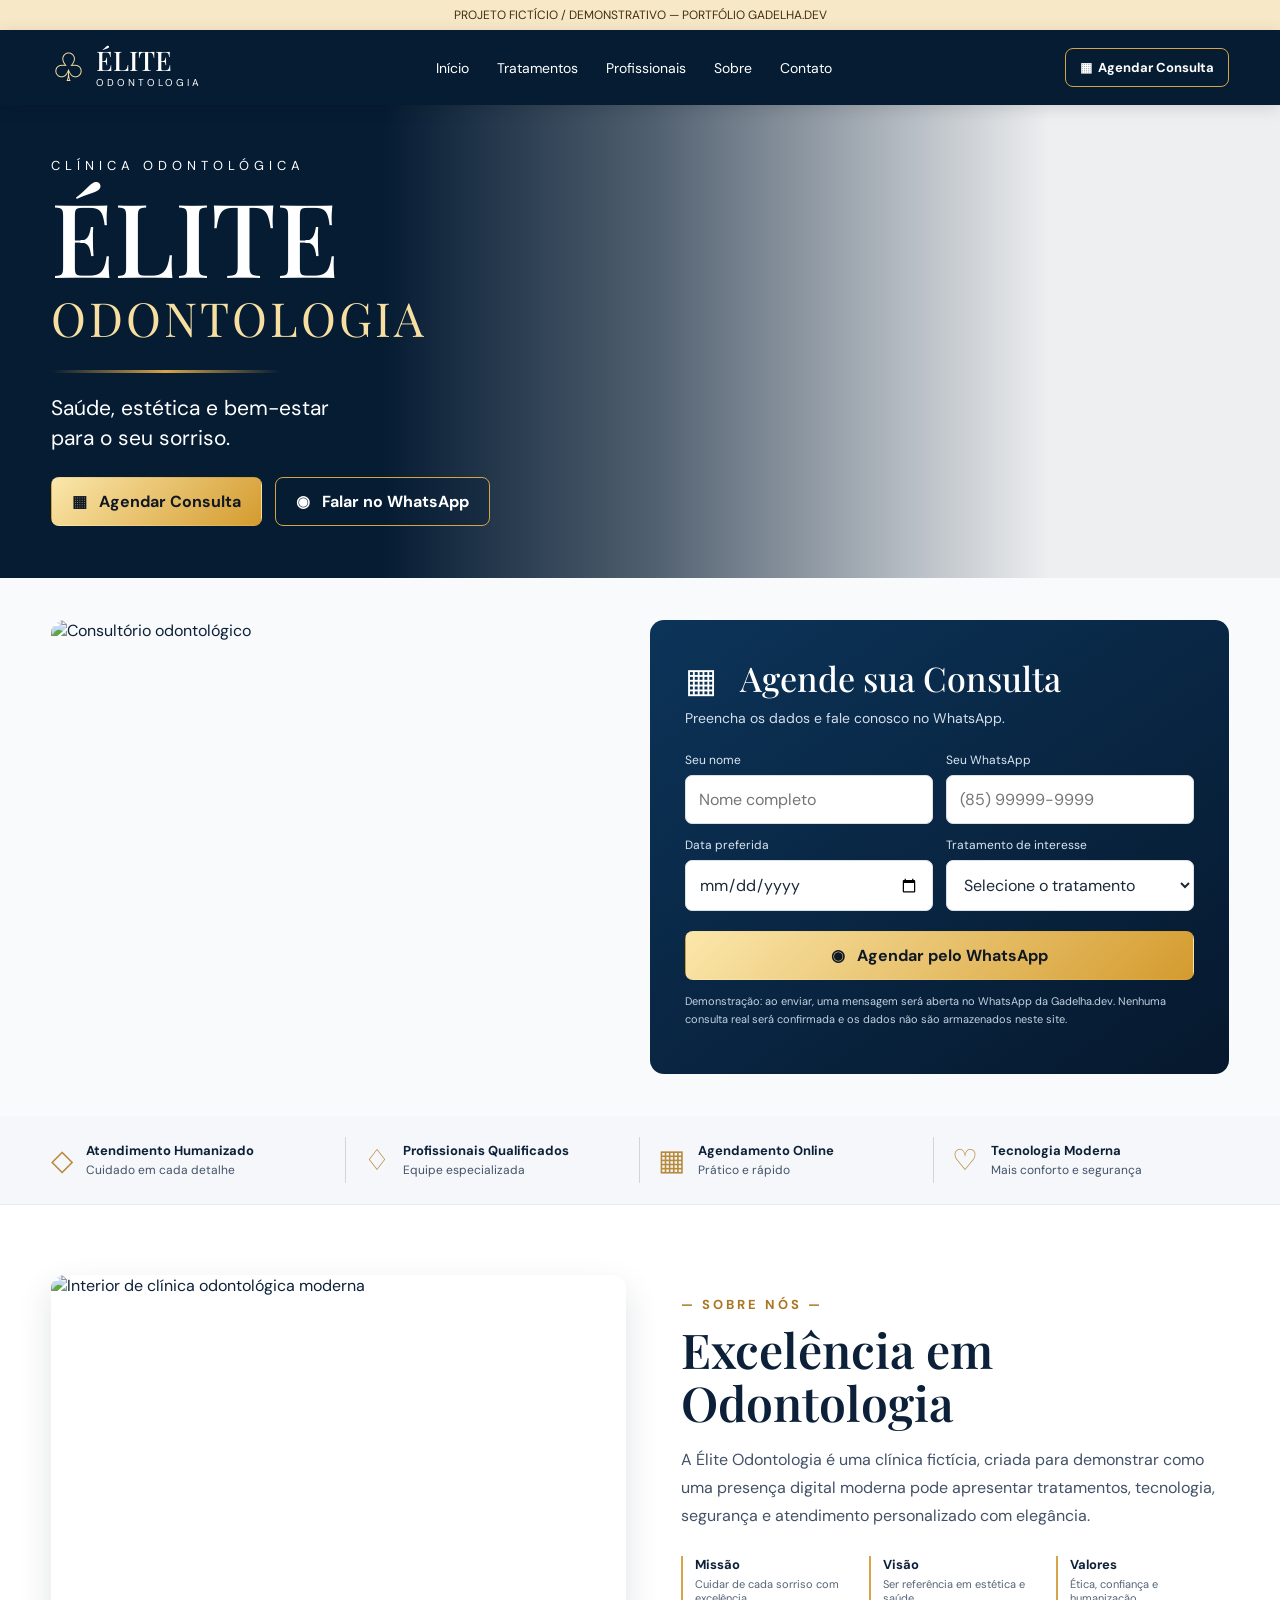
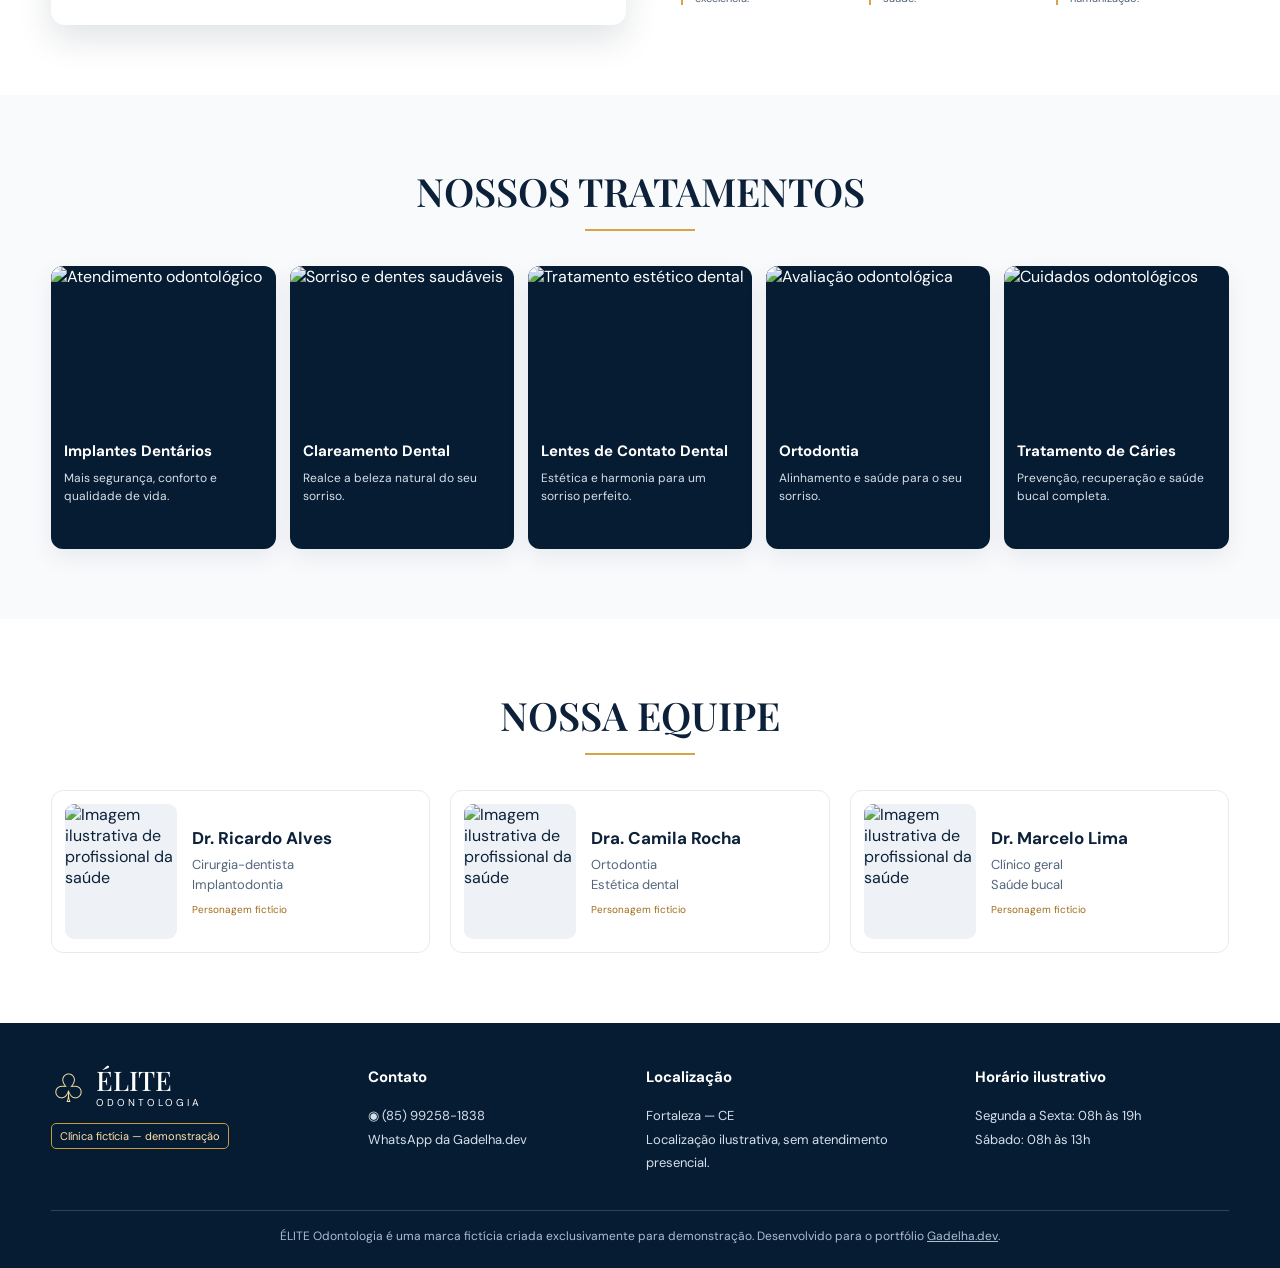
==== demos/elite/index.html @ ce288462 "Add files via upload" ====
<!doctype html>
<html lang="pt-BR">
<head>
<meta charset="UTF-8"><meta name="viewport" content="width=device-width,initial-scale=1"><meta name="theme-color" content="#061c33">
<title>ÉLITE Odontologia | Clínica Premium — Projeto Demonstrativo</title>
<meta name="description" content="Projeto demonstrativo de site odontológico premium desenvolvido para portfólio Gadelha.dev.">
<link rel="preconnect" href="https://images.unsplash.com"><link rel="preconnect" href="https://fonts.googleapis.com"><link rel="preconnect" href="https://fonts.gstatic.com" crossorigin>
<link href="https://fonts.googleapis.com/css2?family=DM+Sans:wght@400;500;600;700&family=Playfair+Display:wght@400;500;600;700&display=swap" rel="stylesheet">
<style>
:root{--navy:#061c33;--navy2:#092b4c;--gold:#d7a449;--goldlight:#f7dfa1;--ink:#0c2139;--muted:#546477;--bg:#fff;--line:#e7e9ed}*{box-sizing:border-box}html{scroll-behavior:smooth}body{margin:0;background:#fff;color:var(--ink);font-family:'DM Sans',Arial,sans-serif}a{text-decoration:none;color:inherit}button,input,select{font:inherit}button{cursor:pointer}.container{width:min(1180px,92%);margin:auto}.topnote{background:#f7e9c8;color:#423011;text-align:center;font-size:12px;padding:7px 12px}.header{background:#061c33;color:#fff;position:sticky;top:0;z-index:20;box-shadow:0 3px 16px #0002}.nav{min-height:75px;display:flex;align-items:center;justify-content:space-between;gap:22px}.brand{display:flex;align-items:center;gap:10px;min-width:max-content}.tooth{font-size:39px;line-height:1;color:var(--goldlight)}.brand strong{font-family:'Playfair Display',serif;font-size:27px;font-weight:500;line-height:1}.brand small{display:block;letter-spacing:3px;font-size:10px}.links{display:flex;align-items:center;gap:28px;font-size:14px}.links a:hover{color:var(--goldlight)}.btn{display:inline-flex;align-items:center;justify-content:center;gap:10px;border:1px solid transparent;border-radius:8px;padding:13px 20px;font-weight:700;transition:.2s;text-align:center}.btn:hover{transform:translateY(-2px);filter:brightness(1.05)}.gold{background:linear-gradient(135deg,#fbe7ab,#d49b2e);color:#101923}.outline{border-color:var(--gold);color:#fff;background:#061c335c}.smallbtn{padding:10px 14px;font-size:13px}.menu-btn{display:none;background:none;color:#fff;border:1px solid #ffffff55;padding:9px 12px;border-radius:6px}.hero{min-height:440px;position:relative;display:flex;align-items:center;color:#fff;background:linear-gradient(90deg,#061c33 0%,#061c33 30%,#061c33b3 51%,#061c3312 82%),url('https://images.unsplash.com/photo-1606811971618-4486d14f3f99?auto=format&fit=crop&w=1700&q=85') center 42%/cover}.hero .container{position:relative;z-index:1}.hero-copy{max-width:560px;padding:52px 0}.eyebrow{letter-spacing:5px;font-size:13px;text-transform:uppercase}.hero h1{font-family:'Playfair Display',serif;font-size:clamp(60px,8vw,104px);font-weight:500;line-height:.98;margin:12px 0 0}.hero h2{font-family:'Playfair Display',serif;font-size:clamp(26px,3.7vw,47px);font-weight:400;letter-spacing:3px;color:var(--goldlight);margin:0}.swash{width:230px;height:3px;background:linear-gradient(90deg,transparent,var(--gold),transparent);margin:21px 0}.hero p{font-size:21px;line-height:1.4;margin:0 0 24px}.actions{display:flex;gap:13px;flex-wrap:wrap}.benefits{background:#f5f7fa;border-bottom:1px solid #e7ebf0}.benefit-grid{display:grid;grid-template-columns:repeat(4,1fr);padding:21px 0}.benefit{display:flex;align-items:center;gap:13px;padding:4px 18px;border-right:1px solid #cdd5df}.benefit:first-child{padding-left:0}.benefit:last-child{border:0}.benefit .symbol{font-size:29px;color:#b88a3b}.benefit strong{display:block;font-size:13px}.benefit small{display:block;color:#435268;font-size:12px;margin-top:3px}.section{padding:70px 0}.about-grid{display:grid;grid-template-columns:1.05fr 1fr;gap:55px;align-items:center}.photo{width:100%;height:100%;object-fit:cover;display:block}.about-img{height:350px;border-radius:14px;overflow:hidden;box-shadow:0 14px 34px #061c3320}.section-kicker{font-size:13px;letter-spacing:3px;color:#a97621;font-weight:700}.about h2,.heading{font-family:'Playfair Display',serif;font-weight:600}.about h2{font-size:clamp(32px,4vw,48px);margin:10px 0 14px;line-height:1.12}.about p{color:#425167;line-height:1.75}.values{display:grid;grid-template-columns:repeat(3,1fr);gap:15px;margin-top:26px}.values div{border-left:2px solid var(--gold);padding-left:12px}.values b{display:block;font-size:13px}.values small{display:block;color:var(--muted);font-size:11px;margin-top:4px}.section-soft{background:#f8fafc}.heading{text-align:center;font-size:clamp(28px,3.5vw,39px);margin:0 0 35px}.heading:after{content:'';display:block;width:110px;height:2px;background:var(--gold);margin:12px auto 0}.treatments{display:grid;grid-template-columns:repeat(5,1fr);gap:14px}.treatment{background:var(--navy);border-radius:12px;overflow:hidden;color:#fff;box-shadow:0 8px 25px #061c3312;transition:.2s}.treatment:hover{transform:translateY(-5px)}.treatment img{width:100%;height:158px;object-fit:cover;display:block}.treatment-body{padding:17px 13px 21px;min-height:125px}.treatment h3{font-size:15px;margin:0 0 8px}.treatment p{font-size:12px;line-height:1.5;color:#d7e0e8;margin:0}.team{display:grid;grid-template-columns:repeat(3,1fr);gap:20px}.doctor{display:flex;align-items:center;gap:15px;background:#fff;border:1px solid #e7eaf0;padding:13px;border-radius:12px}.doctor img{width:112px;height:135px;object-fit:cover;border-radius:9px;background:#eef2f6}.doctor h3{margin:0 0 6px;font-size:17px}.doctor p{margin:0;color:#53667c;font-size:13px;line-height:1.5}.demo-tag{font-size:10px;color:#a06c19;display:block;margin-top:9px}.appointment{display:grid;grid-template-columns:1fr 1fr;gap:20px;align-items:stretch}.clinic-photo{min-height:400px;border-radius:14px;overflow:hidden}.booking{background:linear-gradient(145deg,#0c3459,#06182d);border-radius:14px;padding:35px;color:#fff}.booking h2{font-family:'Playfair Display',serif;font-size:34px;font-weight:500;margin:0 0 8px}.booking>p{margin:0 0 25px;color:#d3dfec;font-size:14px}.fields{display:grid;grid-template-columns:1fr 1fr;gap:13px}.field{display:flex;flex-direction:column;gap:7px}.field label{font-size:12px;color:#dbe7f2}.field input,.field select{width:100%;background:#fff;border:1px solid #d8e0e8;border-radius:7px;padding:13px;color:#1b2939;min-width:0}.field input:focus,.field select:focus{outline:2px solid var(--gold)}.booking .btn{width:100%;margin-top:20px;font-size:16px}.form-note{font-size:11px!important;color:#c3d2e2!important;margin-top:13px!important;line-height:1.6}.footer{background:#061c33;color:#fff;padding:44px 0 24px}.footer-grid{display:grid;grid-template-columns:1.15fr 1fr 1.2fr 1fr;gap:25px}.footer h4{margin:0 0 17px;font-size:15px}.footer p{font-size:13px;line-height:1.8;color:#d6e0ea;margin:0}.footer a:hover{color:var(--goldlight)}.footer-bottom{margin-top:36px;padding-top:17px;border-top:1px solid #ffffff2c;text-align:center;color:#aebed0;font-size:12px}.footer-bottom a{text-decoration:underline}.notice{display:inline-block;margin-top:14px;font-size:11px;color:#ffe3aa;border:1px solid #c99a40;border-radius:5px;padding:5px 8px}@media(max-width:950px){.links{gap:13px}.nav>.btn{display:none}.benefit-grid{grid-template-columns:repeat(2,1fr);gap:12px}.benefit:nth-child(2){border:0}.treatments{grid-template-columns:repeat(3,1fr)}.team{grid-template-columns:1fr 1fr}.about-grid{gap:25px}.footer-grid{grid-template-columns:1fr 1fr}}@media(max-width:680px){.nav{min-height:68px}.menu-btn{display:block}.links{display:none;position:absolute;top:100%;left:0;right:0;background:var(--navy);padding:16px 5%;flex-direction:column;align-items:stretch;gap:0;box-shadow:0 12px 20px #0003}.links.open{display:flex}.links a{padding:12px;border-bottom:1px solid #ffffff18}.hero{min-height:530px;background:linear-gradient(90deg,#061c33ef,#061c33bd 64%,#061c3366),url('https://images.unsplash.com/photo-1606811971618-4486d14f3f99?auto=format&fit=crop&w=1000&q=80') center/cover}.hero-copy{padding:55px 0}.hero h1{font-size:70px}.hero h2{font-size:31px}.benefit-grid{grid-template-columns:1fr 1fr}.benefit{padding:8px 6px;gap:8px}.benefit .symbol{font-size:22px}.benefit strong{font-size:11px}.benefit small{font-size:10px}.about-grid,.appointment{grid-template-columns:1fr}.section{padding:47px 0}.about-img{height:260px}.treatments{grid-template-columns:repeat(2,1fr)}.treatment img{height:145px}.team{grid-template-columns:1fr}.clinic-photo{min-height:260px;max-height:300px}.booking{padding:25px 18px}.fields{grid-template-columns:1fr}.footer-grid{grid-template-columns:1fr 1fr;gap:25px 12px}.values{gap:6px}.values div{padding-left:7px}.values b{font-size:11px}.values small{font-size:10px}}@media(max-width:380px){.hero h1{font-size:56px}.hero h2{font-size:25px}.treatments{grid-template-columns:1fr}.treatment img{height:180px}.footer-grid{grid-template-columns:1fr}}

#agendamento{scroll-margin-top:90px;padding-top:42px;padding-bottom:42px}
</style>
</head>
<body>
<div class="topnote">PROJETO FICTÍCIO / DEMONSTRATIVO — PORTFÓLIO GADELHA.DEV</div>
<header class="header"><div class="container nav"><a class="brand" href="#inicio" aria-label="Élite Odontologia início"><span class="tooth">♧</span><span><strong>ÉLITE</strong><small>ODONTOLOGIA</small></span></a><nav class="links" id="navlinks" aria-label="Navegação principal"><a href="#inicio">Início</a><a href="#tratamentos">Tratamentos</a><a href="#profissionais">Profissionais</a><a href="#sobre">Sobre</a><a href="#contato">Contato</a></nav><a class="btn outline smallbtn" href="#agendamento">▦ &nbsp;Agendar Consulta</a><button class="menu-btn" type="button" aria-label="Abrir menu" aria-expanded="false" id="menu">☰</button></div></header>
<main>
<section class="hero" id="inicio"><div class="container"><div class="hero-copy"><div class="eyebrow">Clínica odontológica</div><h1>ÉLITE</h1><h2>ODONTOLOGIA</h2><div class="swash"></div><p>Saúde, estética e bem-estar<br>para o seu sorriso.</p><div class="actions"><a class="btn gold" href="#agendamento">▦ &nbsp; Agendar Consulta</a><a class="btn outline" id="heroWhatsapp" href="#">◉ &nbsp; Falar no WhatsApp</a></div></div></div></section>
<section class="section section-soft" id="agendamento"><div class="container appointment"><div class="clinic-photo"><img class="photo" loading="lazy" src="https://images.unsplash.com/photo-1606811971618-4486d14f3f99?auto=format&fit=crop&w=1000&q=85" alt="Consultório odontológico"></div><div class="booking"><h2>▦ &nbsp; Agende sua Consulta</h2><p>Preencha os dados e fale conosco no WhatsApp.</p><form id="bookingForm"><div class="fields"><div class="field"><label for="nome">Seu nome</label><input id="nome" name="nome" placeholder="Nome completo" required maxlength="100" autocomplete="name"></div><div class="field"><label for="telefone">Seu WhatsApp</label><input id="telefone" name="telefone" type="tel" placeholder="(85) 99999-9999" required maxlength="20" autocomplete="tel"></div><div class="field"><label for="data">Data preferida</label><input id="data" name="data" type="date" required></div><div class="field"><label for="tratamento">Tratamento de interesse</label><select id="tratamento" name="tratamento" required><option value="">Selecione o tratamento</option><option>Implantes Dentários</option><option>Clareamento Dental</option><option>Lentes de Contato Dental</option><option>Ortodontia</option><option>Tratamento de Cáries</option><option>Avaliação odontológica</option></select></div></div><button class="btn gold" type="submit">◉ &nbsp; Agendar pelo WhatsApp</button><p class="form-note">Demonstração: ao enviar, uma mensagem será aberta no WhatsApp da Gadelha.dev. Nenhuma consulta real será confirmada e os dados não são armazenados neste site.</p></form></div></div></section>
<div class="benefits"><div class="container benefit-grid"><div class="benefit"><span class="symbol">◇</span><div><strong>Atendimento Humanizado</strong><small>Cuidado em cada detalhe</small></div></div><div class="benefit"><span class="symbol">♢</span><div><strong>Profissionais Qualificados</strong><small>Equipe especializada</small></div></div><div class="benefit"><span class="symbol">▦</span><div><strong>Agendamento Online</strong><small>Prático e rápido</small></div></div><div class="benefit"><span class="symbol">♡</span><div><strong>Tecnologia Moderna</strong><small>Mais conforto e segurança</small></div></div></div></div>
<section class="section about" id="sobre"><div class="container about-grid"><div class="about-img"><img class="photo" loading="lazy" src="https://images.unsplash.com/photo-1629909613654-28e377c37b09?auto=format&fit=crop&w=1100&q=85" alt="Interior de clínica odontológica moderna"></div><div><div class="section-kicker">— SOBRE NÓS —</div><h2>Excelência em<br>Odontologia</h2><p>A Élite Odontologia é uma clínica fictícia, criada para demonstrar como uma presença digital moderna pode apresentar tratamentos, tecnologia, segurança e atendimento personalizado com elegância.</p><div class="values"><div><b>Missão</b><small>Cuidar de cada sorriso com excelência.</small></div><div><b>Visão</b><small>Ser referência em estética e saúde.</small></div><div><b>Valores</b><small>Ética, confiança e humanização.</small></div></div></div></div></section>
<section class="section section-soft" id="tratamentos"><div class="container"><h2 class="heading">NOSSOS TRATAMENTOS</h2><div class="treatments">
<article class="treatment"><img loading="lazy" src="https://images.unsplash.com/photo-1606811971618-4486d14f3f99?auto=format&fit=crop&w=600&q=80" alt="Atendimento odontológico"><div class="treatment-body"><h3>Implantes Dentários</h3><p>Mais segurança, conforto e qualidade de vida.</p></div></article>
<article class="treatment"><img loading="lazy" src="https://images.unsplash.com/photo-1609840114035-3c981b782dfe?auto=format&fit=crop&w=600&q=80" alt="Sorriso e dentes saudáveis"><div class="treatment-body"><h3>Clareamento Dental</h3><p>Realce a beleza natural do seu sorriso.</p></div></article>
<article class="treatment"><img loading="lazy" src="https://images.unsplash.com/photo-1606811841689-23dfddce3e95?auto=format&fit=crop&w=600&q=80" alt="Tratamento estético dental"><div class="treatment-body"><h3>Lentes de Contato Dental</h3><p>Estética e harmonia para um sorriso perfeito.</p></div></article>
<article class="treatment"><img loading="lazy" src="https://images.unsplash.com/photo-1598256989800-fe5f95da9787?auto=format&fit=crop&w=600&q=80" alt="Avaliação odontológica"><div class="treatment-body"><h3>Ortodontia</h3><p>Alinhamento e saúde para o seu sorriso.</p></div></article>
<article class="treatment"><img loading="lazy" src="https://images.unsplash.com/photo-1606811971618-4486d14f3f99?auto=format&fit=crop&w=600&q=80" alt="Cuidados odontológicos"><div class="treatment-body"><h3>Tratamento de Cáries</h3><p>Prevenção, recuperação e saúde bucal completa.</p></div></article>
</div></div></section>
<section class="section" id="profissionais"><div class="container"><h2 class="heading">NOSSA EQUIPE</h2><div class="team"><article class="doctor"><img loading="lazy" src="https://images.unsplash.com/photo-1622253692010-333f2da6031d?auto=format&fit=crop&w=350&q=80" alt="Imagem ilustrativa de profissional da saúde"><div><h3>Dr. Ricardo Alves</h3><p>Cirurgia-dentista<br>Implantodontia</p><span class="demo-tag">Personagem fictício</span></div></article><article class="doctor"><img loading="lazy" src="https://images.unsplash.com/photo-1594824476967-48c8b964273f?auto=format&fit=crop&w=350&q=80" alt="Imagem ilustrativa de profissional da saúde"><div><h3>Dra. Camila Rocha</h3><p>Ortodontia<br>Estética dental</p><span class="demo-tag">Personagem fictício</span></div></article><article class="doctor"><img loading="lazy" src="https://images.unsplash.com/photo-1612349317150-e413f6a5b16d?auto=format&fit=crop&w=350&q=80" alt="Imagem ilustrativa de profissional da saúde"><div><h3>Dr. Marcelo Lima</h3><p>Clínico geral<br>Saúde bucal</p><span class="demo-tag">Personagem fictício</span></div></article></div></div></section>

</main>
<footer class="footer" id="contato"><div class="container"><div class="footer-grid"><div><a class="brand" href="#inicio"><span class="tooth">♧</span><span><strong>ÉLITE</strong><small>ODONTOLOGIA</small></span></a><span class="notice">Clínica fictícia — demonstração</span></div><div><h4>Contato</h4><p><a id="footerWhatsapp" href="#">◉ (85) 99258-1838</a><br>WhatsApp da Gadelha.dev</p></div><div><h4>Localização</h4><p>Fortaleza — CE<br>Localização ilustrativa, sem atendimento presencial.</p></div><div><h4>Horário ilustrativo</h4><p>Segunda a Sexta: 08h às 19h<br>Sábado: 08h às 13h</p></div></div><div class="footer-bottom">ÉLITE Odontologia é uma marca fictícia criada exclusivamente para demonstração. Desenvolvido para o portfólio <a href="https://gadelhaweb.github.io/" target="_blank" rel="noopener noreferrer">Gadelha.dev</a>.</div></div></footer>
<script>
(()=>{'use strict';const WHATSAPP='5585992581838';const contactText='Olá! Vi o projeto demonstrativo ÉLITE Odontologia no portfólio da Gadelha.dev e gostaria de saber mais sobre a criação de sites.';const makeLink=t=>'https://wa.me/'+WHATSAPP+'?text='+encodeURIComponent(t);document.getElementById('heroWhatsapp').href=makeLink(contactText);document.getElementById('footerWhatsapp').href=makeLink(contactText);const dateInput=document.getElementById('data');const today=new Date();const y=today.getFullYear(),m=String(today.getMonth()+1).padStart(2,'0'),d=String(today.getDate()).padStart(2,'0');dateInput.min=`${y}-${m}-${d}`;document.getElementById('bookingForm').addEventListener('submit',e=>{e.preventDefault();const form=e.currentTarget;if(!form.reportValidity())return;const nome=document.getElementById('nome').value.trim(),telefone=document.getElementById('telefone').value.trim(),data=dateInput.value,tratamento=document.getElementById('tratamento').value;if(!nome||!telefone||!data||!tratamento)return;const [ano,mes,dia]=data.split('-');const msg=`Olá! Vim pelo site demonstrativo ÉLITE Odontologia, do portfólio Gadelha.dev.\n\nGostaria de simular um agendamento:\n\nNome: ${nome}\nWhatsApp: ${telefone}\nTratamento: ${tratamento}\nData preferida: ${dia}/${mes}/${ano}\n\nSei que esta é uma demonstração e não uma clínica real.`;window.open(makeLink(msg),'_blank','noopener,noreferrer')});const menu=document.getElementById('menu'),links=document.getElementById('navlinks');menu.addEventListener('click',()=>{const open=links.classList.toggle('open');menu.setAttribute('aria-expanded',String(open))});links.querySelectorAll('a').forEach(a=>a.addEventListener('click',()=>{links.classList.remove('open');menu.setAttribute('aria-expanded','false')}))})();
</script>
</body></html>
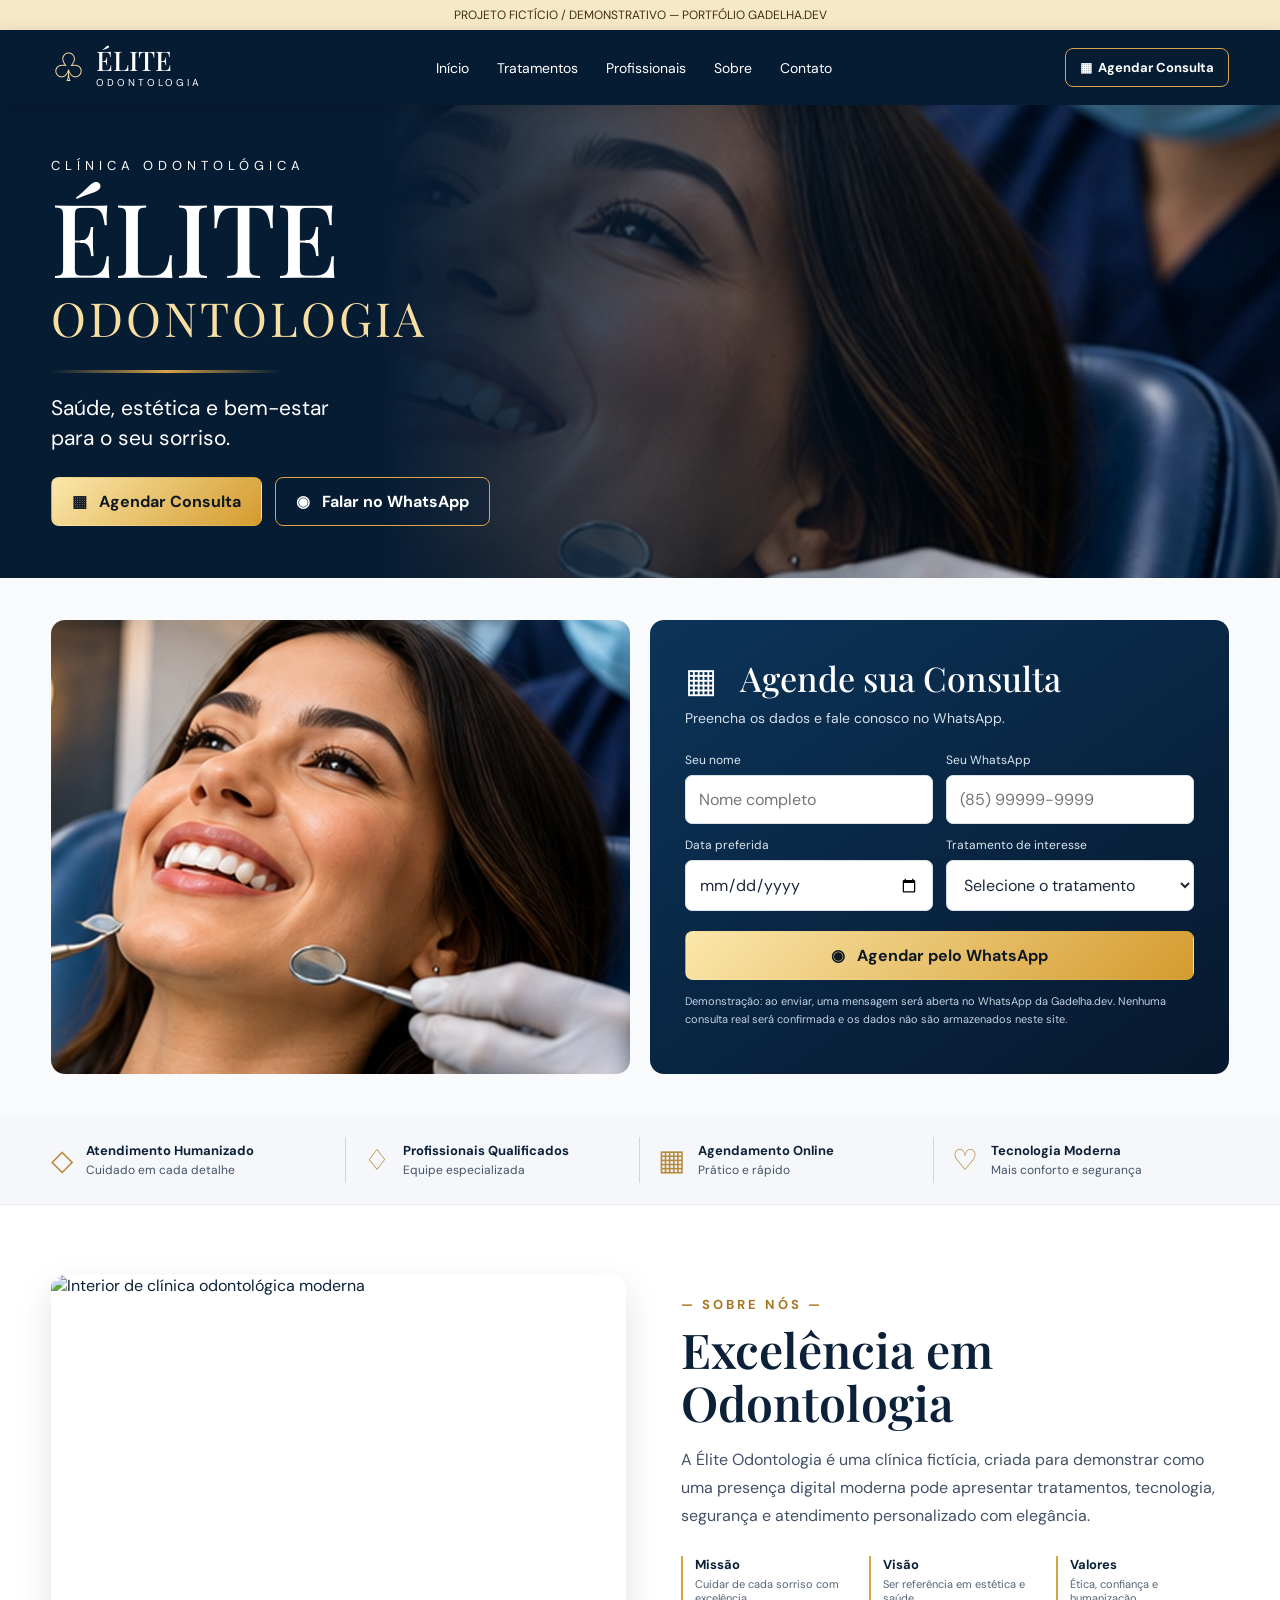
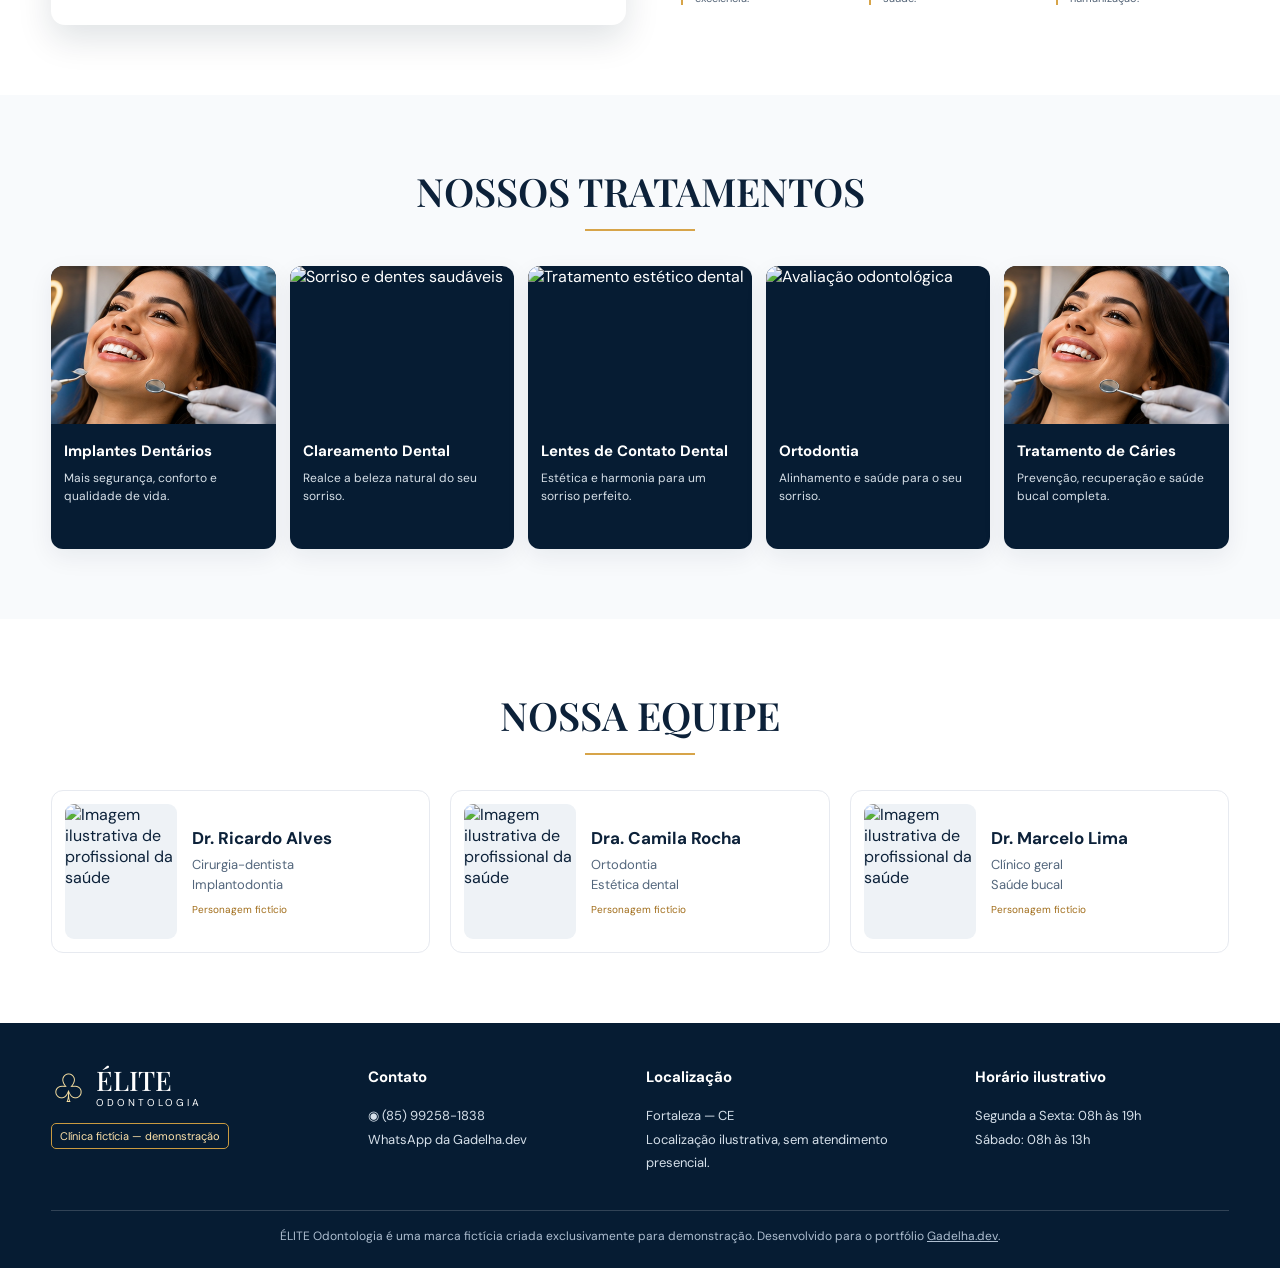
==== commit b400ebe3: "Add files via upload" ====
--- a/demos/elite/index.html
+++ b/demos/elite/index.html
@@ -7,7 +7,7 @@
 <link rel="preconnect" href="https://images.unsplash.com"><link rel="preconnect" href="https://fonts.googleapis.com"><link rel="preconnect" href="https://fonts.gstatic.com" crossorigin>
 <link href="https://fonts.googleapis.com/css2?family=DM+Sans:wght@400;500;600;700&family=Playfair+Display:wght@400;500;600;700&display=swap" rel="stylesheet">
 <style>
-:root{--navy:#061c33;--navy2:#092b4c;--gold:#d7a449;--goldlight:#f7dfa1;--ink:#0c2139;--muted:#546477;--bg:#fff;--line:#e7e9ed}*{box-sizing:border-box}html{scroll-behavior:smooth}body{margin:0;background:#fff;color:var(--ink);font-family:'DM Sans',Arial,sans-serif}a{text-decoration:none;color:inherit}button,input,select{font:inherit}button{cursor:pointer}.container{width:min(1180px,92%);margin:auto}.topnote{background:#f7e9c8;color:#423011;text-align:center;font-size:12px;padding:7px 12px}.header{background:#061c33;color:#fff;position:sticky;top:0;z-index:20;box-shadow:0 3px 16px #0002}.nav{min-height:75px;display:flex;align-items:center;justify-content:space-between;gap:22px}.brand{display:flex;align-items:center;gap:10px;min-width:max-content}.tooth{font-size:39px;line-height:1;color:var(--goldlight)}.brand strong{font-family:'Playfair Display',serif;font-size:27px;font-weight:500;line-height:1}.brand small{display:block;letter-spacing:3px;font-size:10px}.links{display:flex;align-items:center;gap:28px;font-size:14px}.links a:hover{color:var(--goldlight)}.btn{display:inline-flex;align-items:center;justify-content:center;gap:10px;border:1px solid transparent;border-radius:8px;padding:13px 20px;font-weight:700;transition:.2s;text-align:center}.btn:hover{transform:translateY(-2px);filter:brightness(1.05)}.gold{background:linear-gradient(135deg,#fbe7ab,#d49b2e);color:#101923}.outline{border-color:var(--gold);color:#fff;background:#061c335c}.smallbtn{padding:10px 14px;font-size:13px}.menu-btn{display:none;background:none;color:#fff;border:1px solid #ffffff55;padding:9px 12px;border-radius:6px}.hero{min-height:440px;position:relative;display:flex;align-items:center;color:#fff;background:linear-gradient(90deg,#061c33 0%,#061c33 30%,#061c33b3 51%,#061c3312 82%),url('https://images.unsplash.com/photo-1606811971618-4486d14f3f99?auto=format&fit=crop&w=1700&q=85') center 42%/cover}.hero .container{position:relative;z-index:1}.hero-copy{max-width:560px;padding:52px 0}.eyebrow{letter-spacing:5px;font-size:13px;text-transform:uppercase}.hero h1{font-family:'Playfair Display',serif;font-size:clamp(60px,8vw,104px);font-weight:500;line-height:.98;margin:12px 0 0}.hero h2{font-family:'Playfair Display',serif;font-size:clamp(26px,3.7vw,47px);font-weight:400;letter-spacing:3px;color:var(--goldlight);margin:0}.swash{width:230px;height:3px;background:linear-gradient(90deg,transparent,var(--gold),transparent);margin:21px 0}.hero p{font-size:21px;line-height:1.4;margin:0 0 24px}.actions{display:flex;gap:13px;flex-wrap:wrap}.benefits{background:#f5f7fa;border-bottom:1px solid #e7ebf0}.benefit-grid{display:grid;grid-template-columns:repeat(4,1fr);padding:21px 0}.benefit{display:flex;align-items:center;gap:13px;padding:4px 18px;border-right:1px solid #cdd5df}.benefit:first-child{padding-left:0}.benefit:last-child{border:0}.benefit .symbol{font-size:29px;color:#b88a3b}.benefit strong{display:block;font-size:13px}.benefit small{display:block;color:#435268;font-size:12px;margin-top:3px}.section{padding:70px 0}.about-grid{display:grid;grid-template-columns:1.05fr 1fr;gap:55px;align-items:center}.photo{width:100%;height:100%;object-fit:cover;display:block}.about-img{height:350px;border-radius:14px;overflow:hidden;box-shadow:0 14px 34px #061c3320}.section-kicker{font-size:13px;letter-spacing:3px;color:#a97621;font-weight:700}.about h2,.heading{font-family:'Playfair Display',serif;font-weight:600}.about h2{font-size:clamp(32px,4vw,48px);margin:10px 0 14px;line-height:1.12}.about p{color:#425167;line-height:1.75}.values{display:grid;grid-template-columns:repeat(3,1fr);gap:15px;margin-top:26px}.values div{border-left:2px solid var(--gold);padding-left:12px}.values b{display:block;font-size:13px}.values small{display:block;color:var(--muted);font-size:11px;margin-top:4px}.section-soft{background:#f8fafc}.heading{text-align:center;font-size:clamp(28px,3.5vw,39px);margin:0 0 35px}.heading:after{content:'';display:block;width:110px;height:2px;background:var(--gold);margin:12px auto 0}.treatments{display:grid;grid-template-columns:repeat(5,1fr);gap:14px}.treatment{background:var(--navy);border-radius:12px;overflow:hidden;color:#fff;box-shadow:0 8px 25px #061c3312;transition:.2s}.treatment:hover{transform:translateY(-5px)}.treatment img{width:100%;height:158px;object-fit:cover;display:block}.treatment-body{padding:17px 13px 21px;min-height:125px}.treatment h3{font-size:15px;margin:0 0 8px}.treatment p{font-size:12px;line-height:1.5;color:#d7e0e8;margin:0}.team{display:grid;grid-template-columns:repeat(3,1fr);gap:20px}.doctor{display:flex;align-items:center;gap:15px;background:#fff;border:1px solid #e7eaf0;padding:13px;border-radius:12px}.doctor img{width:112px;height:135px;object-fit:cover;border-radius:9px;background:#eef2f6}.doctor h3{margin:0 0 6px;font-size:17px}.doctor p{margin:0;color:#53667c;font-size:13px;line-height:1.5}.demo-tag{font-size:10px;color:#a06c19;display:block;margin-top:9px}.appointment{display:grid;grid-template-columns:1fr 1fr;gap:20px;align-items:stretch}.clinic-photo{min-height:400px;border-radius:14px;overflow:hidden}.booking{background:linear-gradient(145deg,#0c3459,#06182d);border-radius:14px;padding:35px;color:#fff}.booking h2{font-family:'Playfair Display',serif;font-size:34px;font-weight:500;margin:0 0 8px}.booking>p{margin:0 0 25px;color:#d3dfec;font-size:14px}.fields{display:grid;grid-template-columns:1fr 1fr;gap:13px}.field{display:flex;flex-direction:column;gap:7px}.field label{font-size:12px;color:#dbe7f2}.field input,.field select{width:100%;background:#fff;border:1px solid #d8e0e8;border-radius:7px;padding:13px;color:#1b2939;min-width:0}.field input:focus,.field select:focus{outline:2px solid var(--gold)}.booking .btn{width:100%;margin-top:20px;font-size:16px}.form-note{font-size:11px!important;color:#c3d2e2!important;margin-top:13px!important;line-height:1.6}.footer{background:#061c33;color:#fff;padding:44px 0 24px}.footer-grid{display:grid;grid-template-columns:1.15fr 1fr 1.2fr 1fr;gap:25px}.footer h4{margin:0 0 17px;font-size:15px}.footer p{font-size:13px;line-height:1.8;color:#d6e0ea;margin:0}.footer a:hover{color:var(--goldlight)}.footer-bottom{margin-top:36px;padding-top:17px;border-top:1px solid #ffffff2c;text-align:center;color:#aebed0;font-size:12px}.footer-bottom a{text-decoration:underline}.notice{display:inline-block;margin-top:14px;font-size:11px;color:#ffe3aa;border:1px solid #c99a40;border-radius:5px;padding:5px 8px}@media(max-width:950px){.links{gap:13px}.nav>.btn{display:none}.benefit-grid{grid-template-columns:repeat(2,1fr);gap:12px}.benefit:nth-child(2){border:0}.treatments{grid-template-columns:repeat(3,1fr)}.team{grid-template-columns:1fr 1fr}.about-grid{gap:25px}.footer-grid{grid-template-columns:1fr 1fr}}@media(max-width:680px){.nav{min-height:68px}.menu-btn{display:block}.links{display:none;position:absolute;top:100%;left:0;right:0;background:var(--navy);padding:16px 5%;flex-direction:column;align-items:stretch;gap:0;box-shadow:0 12px 20px #0003}.links.open{display:flex}.links a{padding:12px;border-bottom:1px solid #ffffff18}.hero{min-height:530px;background:linear-gradient(90deg,#061c33ef,#061c33bd 64%,#061c3366),url('https://images.unsplash.com/photo-1606811971618-4486d14f3f99?auto=format&fit=crop&w=1000&q=80') center/cover}.hero-copy{padding:55px 0}.hero h1{font-size:70px}.hero h2{font-size:31px}.benefit-grid{grid-template-columns:1fr 1fr}.benefit{padding:8px 6px;gap:8px}.benefit .symbol{font-size:22px}.benefit strong{font-size:11px}.benefit small{font-size:10px}.about-grid,.appointment{grid-template-columns:1fr}.section{padding:47px 0}.about-img{height:260px}.treatments{grid-template-columns:repeat(2,1fr)}.treatment img{height:145px}.team{grid-template-columns:1fr}.clinic-photo{min-height:260px;max-height:300px}.booking{padding:25px 18px}.fields{grid-template-columns:1fr}.footer-grid{grid-template-columns:1fr 1fr;gap:25px 12px}.values{gap:6px}.values div{padding-left:7px}.values b{font-size:11px}.values small{font-size:10px}}@media(max-width:380px){.hero h1{font-size:56px}.hero h2{font-size:25px}.treatments{grid-template-columns:1fr}.treatment img{height:180px}.footer-grid{grid-template-columns:1fr}}
+:root{--navy:#061c33;--navy2:#092b4c;--gold:#d7a449;--goldlight:#f7dfa1;--ink:#0c2139;--muted:#546477;--bg:#fff;--line:#e7e9ed}*{box-sizing:border-box}html{scroll-behavior:smooth}body{margin:0;background:#fff;color:var(--ink);font-family:'DM Sans',Arial,sans-serif}a{text-decoration:none;color:inherit}button,input,select{font:inherit}button{cursor:pointer}.container{width:min(1180px,92%);margin:auto}.topnote{background:#f7e9c8;color:#423011;text-align:center;font-size:12px;padding:7px 12px}.header{background:#061c33;color:#fff;position:sticky;top:0;z-index:20;box-shadow:0 3px 16px #0002}.nav{min-height:75px;display:flex;align-items:center;justify-content:space-between;gap:22px}.brand{display:flex;align-items:center;gap:10px;min-width:max-content}.tooth{font-size:39px;line-height:1;color:var(--goldlight)}.brand strong{font-family:'Playfair Display',serif;font-size:27px;font-weight:500;line-height:1}.brand small{display:block;letter-spacing:3px;font-size:10px}.links{display:flex;align-items:center;gap:28px;font-size:14px}.links a:hover{color:var(--goldlight)}.btn{display:inline-flex;align-items:center;justify-content:center;gap:10px;border:1px solid transparent;border-radius:8px;padding:13px 20px;font-weight:700;transition:.2s;text-align:center}.btn:hover{transform:translateY(-2px);filter:brightness(1.05)}.gold{background:linear-gradient(135deg,#fbe7ab,#d49b2e);color:#101923}.outline{border-color:var(--gold);color:#fff;background:#061c335c}.smallbtn{padding:10px 14px;font-size:13px}.menu-btn{display:none;background:none;color:#fff;border:1px solid #ffffff55;padding:9px 12px;border-radius:6px}.hero{min-height:440px;position:relative;display:flex;align-items:center;color:#fff;background:linear-gradient(90deg,#061c33 0%,#061c33 30%,#061c33b3 51%,#061c3312 82%),url('hero-clinic.jpg') center 42%/cover}.hero .container{position:relative;z-index:1}.hero-copy{max-width:560px;padding:52px 0}.eyebrow{letter-spacing:5px;font-size:13px;text-transform:uppercase}.hero h1{font-family:'Playfair Display',serif;font-size:clamp(60px,8vw,104px);font-weight:500;line-height:.98;margin:12px 0 0}.hero h2{font-family:'Playfair Display',serif;font-size:clamp(26px,3.7vw,47px);font-weight:400;letter-spacing:3px;color:var(--goldlight);margin:0}.swash{width:230px;height:3px;background:linear-gradient(90deg,transparent,var(--gold),transparent);margin:21px 0}.hero p{font-size:21px;line-height:1.4;margin:0 0 24px}.actions{display:flex;gap:13px;flex-wrap:wrap}.benefits{background:#f5f7fa;border-bottom:1px solid #e7ebf0}.benefit-grid{display:grid;grid-template-columns:repeat(4,1fr);padding:21px 0}.benefit{display:flex;align-items:center;gap:13px;padding:4px 18px;border-right:1px solid #cdd5df}.benefit:first-child{padding-left:0}.benefit:last-child{border:0}.benefit .symbol{font-size:29px;color:#b88a3b}.benefit strong{display:block;font-size:13px}.benefit small{display:block;color:#435268;font-size:12px;margin-top:3px}.section{padding:70px 0}.about-grid{display:grid;grid-template-columns:1.05fr 1fr;gap:55px;align-items:center}.photo{width:100%;height:100%;object-fit:cover;display:block}.about-img{height:350px;border-radius:14px;overflow:hidden;box-shadow:0 14px 34px #061c3320}.section-kicker{font-size:13px;letter-spacing:3px;color:#a97621;font-weight:700}.about h2,.heading{font-family:'Playfair Display',serif;font-weight:600}.about h2{font-size:clamp(32px,4vw,48px);margin:10px 0 14px;line-height:1.12}.about p{color:#425167;line-height:1.75}.values{display:grid;grid-template-columns:repeat(3,1fr);gap:15px;margin-top:26px}.values div{border-left:2px solid var(--gold);padding-left:12px}.values b{display:block;font-size:13px}.values small{display:block;color:var(--muted);font-size:11px;margin-top:4px}.section-soft{background:#f8fafc}.heading{text-align:center;font-size:clamp(28px,3.5vw,39px);margin:0 0 35px}.heading:after{content:'';display:block;width:110px;height:2px;background:var(--gold);margin:12px auto 0}.treatments{display:grid;grid-template-columns:repeat(5,1fr);gap:14px}.treatment{background:var(--navy);border-radius:12px;overflow:hidden;color:#fff;box-shadow:0 8px 25px #061c3312;transition:.2s}.treatment:hover{transform:translateY(-5px)}.treatment img{width:100%;height:158px;object-fit:cover;display:block}.treatment-body{padding:17px 13px 21px;min-height:125px}.treatment h3{font-size:15px;margin:0 0 8px}.treatment p{font-size:12px;line-height:1.5;color:#d7e0e8;margin:0}.team{display:grid;grid-template-columns:repeat(3,1fr);gap:20px}.doctor{display:flex;align-items:center;gap:15px;background:#fff;border:1px solid #e7eaf0;padding:13px;border-radius:12px}.doctor img{width:112px;height:135px;object-fit:cover;border-radius:9px;background:#eef2f6}.doctor h3{margin:0 0 6px;font-size:17px}.doctor p{margin:0;color:#53667c;font-size:13px;line-height:1.5}.demo-tag{font-size:10px;color:#a06c19;display:block;margin-top:9px}.appointment{display:grid;grid-template-columns:1fr 1fr;gap:20px;align-items:stretch}.clinic-photo{min-height:400px;border-radius:14px;overflow:hidden}.booking{background:linear-gradient(145deg,#0c3459,#06182d);border-radius:14px;padding:35px;color:#fff}.booking h2{font-family:'Playfair Display',serif;font-size:34px;font-weight:500;margin:0 0 8px}.booking>p{margin:0 0 25px;color:#d3dfec;font-size:14px}.fields{display:grid;grid-template-columns:1fr 1fr;gap:13px}.field{display:flex;flex-direction:column;gap:7px}.field label{font-size:12px;color:#dbe7f2}.field input,.field select{width:100%;background:#fff;border:1px solid #d8e0e8;border-radius:7px;padding:13px;color:#1b2939;min-width:0}.field input:focus,.field select:focus{outline:2px solid var(--gold)}.booking .btn{width:100%;margin-top:20px;font-size:16px}.form-note{font-size:11px!important;color:#c3d2e2!important;margin-top:13px!important;line-height:1.6}.footer{background:#061c33;color:#fff;padding:44px 0 24px}.footer-grid{display:grid;grid-template-columns:1.15fr 1fr 1.2fr 1fr;gap:25px}.footer h4{margin:0 0 17px;font-size:15px}.footer p{font-size:13px;line-height:1.8;color:#d6e0ea;margin:0}.footer a:hover{color:var(--goldlight)}.footer-bottom{margin-top:36px;padding-top:17px;border-top:1px solid #ffffff2c;text-align:center;color:#aebed0;font-size:12px}.footer-bottom a{text-decoration:underline}.notice{display:inline-block;margin-top:14px;font-size:11px;color:#ffe3aa;border:1px solid #c99a40;border-radius:5px;padding:5px 8px}@media(max-width:950px){.links{gap:13px}.nav>.btn{display:none}.benefit-grid{grid-template-columns:repeat(2,1fr);gap:12px}.benefit:nth-child(2){border:0}.treatments{grid-template-columns:repeat(3,1fr)}.team{grid-template-columns:1fr 1fr}.about-grid{gap:25px}.footer-grid{grid-template-columns:1fr 1fr}}@media(max-width:680px){.nav{min-height:68px}.menu-btn{display:block}.links{display:none;position:absolute;top:100%;left:0;right:0;background:var(--navy);padding:16px 5%;flex-direction:column;align-items:stretch;gap:0;box-shadow:0 12px 20px #0003}.links.open{display:flex}.links a{padding:12px;border-bottom:1px solid #ffffff18}.hero{min-height:530px;background:linear-gradient(90deg,#061c33ef,#061c33bd 64%,#061c3366),url('hero-clinic.jpg') center/cover}.hero-copy{padding:55px 0}.hero h1{font-size:70px}.hero h2{font-size:31px}.benefit-grid{grid-template-columns:1fr 1fr}.benefit{padding:8px 6px;gap:8px}.benefit .symbol{font-size:22px}.benefit strong{font-size:11px}.benefit small{font-size:10px}.about-grid,.appointment{grid-template-columns:1fr}.section{padding:47px 0}.about-img{height:260px}.treatments{grid-template-columns:repeat(2,1fr)}.treatment img{height:145px}.team{grid-template-columns:1fr}.clinic-photo{min-height:260px;max-height:300px}.booking{padding:25px 18px}.fields{grid-template-columns:1fr}.footer-grid{grid-template-columns:1fr 1fr;gap:25px 12px}.values{gap:6px}.values div{padding-left:7px}.values b{font-size:11px}.values small{font-size:10px}}@media(max-width:380px){.hero h1{font-size:56px}.hero h2{font-size:25px}.treatments{grid-template-columns:1fr}.treatment img{height:180px}.footer-grid{grid-template-columns:1fr}}
 
 #agendamento{scroll-margin-top:90px;padding-top:42px;padding-bottom:42px}
 </style>
@@ -17,15 +17,15 @@
 <header class="header"><div class="container nav"><a class="brand" href="#inicio" aria-label="Élite Odontologia início"><span class="tooth">♧</span><span><strong>ÉLITE</strong><small>ODONTOLOGIA</small></span></a><nav class="links" id="navlinks" aria-label="Navegação principal"><a href="#inicio">Início</a><a href="#tratamentos">Tratamentos</a><a href="#profissionais">Profissionais</a><a href="#sobre">Sobre</a><a href="#contato">Contato</a></nav><a class="btn outline smallbtn" href="#agendamento">▦ &nbsp;Agendar Consulta</a><button class="menu-btn" type="button" aria-label="Abrir menu" aria-expanded="false" id="menu">☰</button></div></header>
 <main>
 <section class="hero" id="inicio"><div class="container"><div class="hero-copy"><div class="eyebrow">Clínica odontológica</div><h1>ÉLITE</h1><h2>ODONTOLOGIA</h2><div class="swash"></div><p>Saúde, estética e bem-estar<br>para o seu sorriso.</p><div class="actions"><a class="btn gold" href="#agendamento">▦ &nbsp; Agendar Consulta</a><a class="btn outline" id="heroWhatsapp" href="#">◉ &nbsp; Falar no WhatsApp</a></div></div></div></section>
-<section class="section section-soft" id="agendamento"><div class="container appointment"><div class="clinic-photo"><img class="photo" loading="lazy" src="https://images.unsplash.com/photo-1606811971618-4486d14f3f99?auto=format&fit=crop&w=1000&q=85" alt="Consultório odontológico"></div><div class="booking"><h2>▦ &nbsp; Agende sua Consulta</h2><p>Preencha os dados e fale conosco no WhatsApp.</p><form id="bookingForm"><div class="fields"><div class="field"><label for="nome">Seu nome</label><input id="nome" name="nome" placeholder="Nome completo" required maxlength="100" autocomplete="name"></div><div class="field"><label for="telefone">Seu WhatsApp</label><input id="telefone" name="telefone" type="tel" placeholder="(85) 99999-9999" required maxlength="20" autocomplete="tel"></div><div class="field"><label for="data">Data preferida</label><input id="data" name="data" type="date" required></div><div class="field"><label for="tratamento">Tratamento de interesse</label><select id="tratamento" name="tratamento" required><option value="">Selecione o tratamento</option><option>Implantes Dentários</option><option>Clareamento Dental</option><option>Lentes de Contato Dental</option><option>Ortodontia</option><option>Tratamento de Cáries</option><option>Avaliação odontológica</option></select></div></div><button class="btn gold" type="submit">◉ &nbsp; Agendar pelo WhatsApp</button><p class="form-note">Demonstração: ao enviar, uma mensagem será aberta no WhatsApp da Gadelha.dev. Nenhuma consulta real será confirmada e os dados não são armazenados neste site.</p></form></div></div></section>
+<section class="section section-soft" id="agendamento"><div class="container appointment"><div class="clinic-photo"><img class="photo" loading="lazy" src="hero-clinic.jpg" alt="Consultório odontológico"></div><div class="booking"><h2>▦ &nbsp; Agende sua Consulta</h2><p>Preencha os dados e fale conosco no WhatsApp.</p><form id="bookingForm"><div class="fields"><div class="field"><label for="nome">Seu nome</label><input id="nome" name="nome" placeholder="Nome completo" required maxlength="100" autocomplete="name"></div><div class="field"><label for="telefone">Seu WhatsApp</label><input id="telefone" name="telefone" type="tel" placeholder="(85) 99999-9999" required maxlength="20" autocomplete="tel"></div><div class="field"><label for="data">Data preferida</label><input id="data" name="data" type="date" required></div><div class="field"><label for="tratamento">Tratamento de interesse</label><select id="tratamento" name="tratamento" required><option value="">Selecione o tratamento</option><option>Implantes Dentários</option><option>Clareamento Dental</option><option>Lentes de Contato Dental</option><option>Ortodontia</option><option>Tratamento de Cáries</option><option>Avaliação odontológica</option></select></div></div><button class="btn gold" type="submit">◉ &nbsp; Agendar pelo WhatsApp</button><p class="form-note">Demonstração: ao enviar, uma mensagem será aberta no WhatsApp da Gadelha.dev. Nenhuma consulta real será confirmada e os dados não são armazenados neste site.</p></form></div></div></section>
 <div class="benefits"><div class="container benefit-grid"><div class="benefit"><span class="symbol">◇</span><div><strong>Atendimento Humanizado</strong><small>Cuidado em cada detalhe</small></div></div><div class="benefit"><span class="symbol">♢</span><div><strong>Profissionais Qualificados</strong><small>Equipe especializada</small></div></div><div class="benefit"><span class="symbol">▦</span><div><strong>Agendamento Online</strong><small>Prático e rápido</small></div></div><div class="benefit"><span class="symbol">♡</span><div><strong>Tecnologia Moderna</strong><small>Mais conforto e segurança</small></div></div></div></div>
 <section class="section about" id="sobre"><div class="container about-grid"><div class="about-img"><img class="photo" loading="lazy" src="https://images.unsplash.com/photo-1629909613654-28e377c37b09?auto=format&fit=crop&w=1100&q=85" alt="Interior de clínica odontológica moderna"></div><div><div class="section-kicker">— SOBRE NÓS —</div><h2>Excelência em<br>Odontologia</h2><p>A Élite Odontologia é uma clínica fictícia, criada para demonstrar como uma presença digital moderna pode apresentar tratamentos, tecnologia, segurança e atendimento personalizado com elegância.</p><div class="values"><div><b>Missão</b><small>Cuidar de cada sorriso com excelência.</small></div><div><b>Visão</b><small>Ser referência em estética e saúde.</small></div><div><b>Valores</b><small>Ética, confiança e humanização.</small></div></div></div></div></section>
 <section class="section section-soft" id="tratamentos"><div class="container"><h2 class="heading">NOSSOS TRATAMENTOS</h2><div class="treatments">
-<article class="treatment"><img loading="lazy" src="https://images.unsplash.com/photo-1606811971618-4486d14f3f99?auto=format&fit=crop&w=600&q=80" alt="Atendimento odontológico"><div class="treatment-body"><h3>Implantes Dentários</h3><p>Mais segurança, conforto e qualidade de vida.</p></div></article>
+<article class="treatment"><img loading="lazy" src="hero-clinic.jpg" alt="Atendimento odontológico"><div class="treatment-body"><h3>Implantes Dentários</h3><p>Mais segurança, conforto e qualidade de vida.</p></div></article>
 <article class="treatment"><img loading="lazy" src="https://images.unsplash.com/photo-1609840114035-3c981b782dfe?auto=format&fit=crop&w=600&q=80" alt="Sorriso e dentes saudáveis"><div class="treatment-body"><h3>Clareamento Dental</h3><p>Realce a beleza natural do seu sorriso.</p></div></article>
 <article class="treatment"><img loading="lazy" src="https://images.unsplash.com/photo-1606811841689-23dfddce3e95?auto=format&fit=crop&w=600&q=80" alt="Tratamento estético dental"><div class="treatment-body"><h3>Lentes de Contato Dental</h3><p>Estética e harmonia para um sorriso perfeito.</p></div></article>
 <article class="treatment"><img loading="lazy" src="https://images.unsplash.com/photo-1598256989800-fe5f95da9787?auto=format&fit=crop&w=600&q=80" alt="Avaliação odontológica"><div class="treatment-body"><h3>Ortodontia</h3><p>Alinhamento e saúde para o seu sorriso.</p></div></article>
-<article class="treatment"><img loading="lazy" src="https://images.unsplash.com/photo-1606811971618-4486d14f3f99?auto=format&fit=crop&w=600&q=80" alt="Cuidados odontológicos"><div class="treatment-body"><h3>Tratamento de Cáries</h3><p>Prevenção, recuperação e saúde bucal completa.</p></div></article>
+<article class="treatment"><img loading="lazy" src="hero-clinic.jpg" alt="Cuidados odontológicos"><div class="treatment-body"><h3>Tratamento de Cáries</h3><p>Prevenção, recuperação e saúde bucal completa.</p></div></article>
 </div></div></section>
 <section class="section" id="profissionais"><div class="container"><h2 class="heading">NOSSA EQUIPE</h2><div class="team"><article class="doctor"><img loading="lazy" src="https://images.unsplash.com/photo-1622253692010-333f2da6031d?auto=format&fit=crop&w=350&q=80" alt="Imagem ilustrativa de profissional da saúde"><div><h3>Dr. Ricardo Alves</h3><p>Cirurgia-dentista<br>Implantodontia</p><span class="demo-tag">Personagem fictício</span></div></article><article class="doctor"><img loading="lazy" src="https://images.unsplash.com/photo-1594824476967-48c8b964273f?auto=format&fit=crop&w=350&q=80" alt="Imagem ilustrativa de profissional da saúde"><div><h3>Dra. Camila Rocha</h3><p>Ortodontia<br>Estética dental</p><span class="demo-tag">Personagem fictício</span></div></article><article class="doctor"><img loading="lazy" src="https://images.unsplash.com/photo-1612349317150-e413f6a5b16d?auto=format&fit=crop&w=350&q=80" alt="Imagem ilustrativa de profissional da saúde"><div><h3>Dr. Marcelo Lima</h3><p>Clínico geral<br>Saúde bucal</p><span class="demo-tag">Personagem fictício</span></div></article></div></div></section>
 
